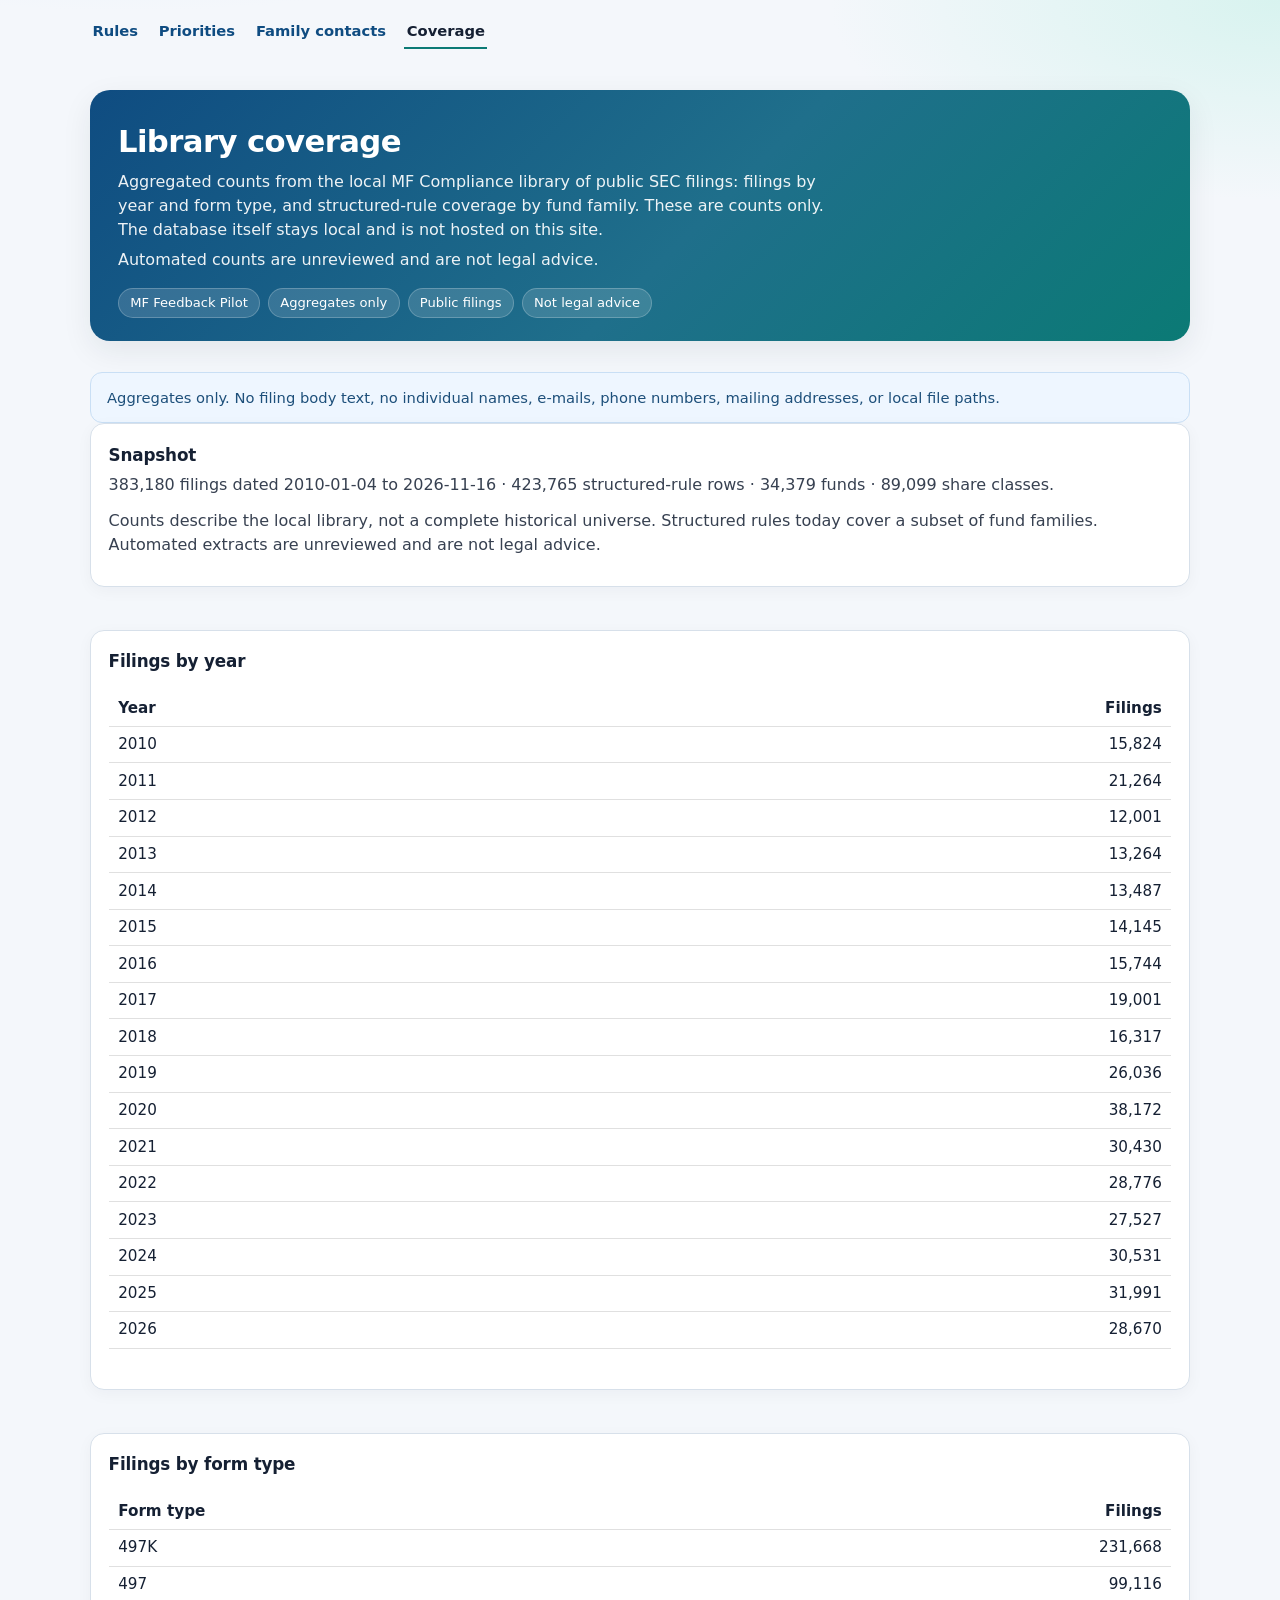
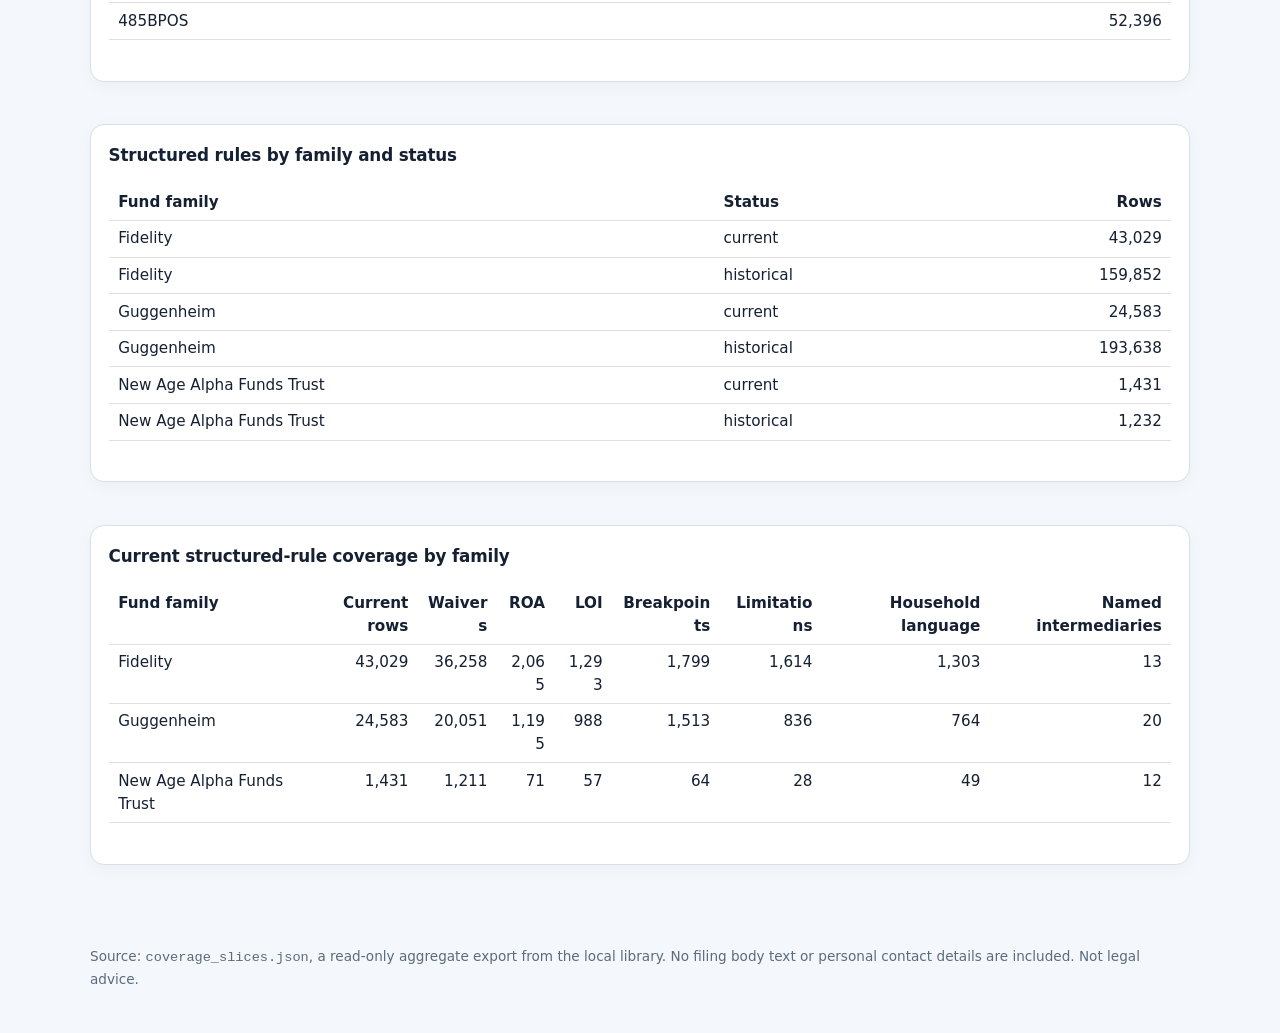
==== coverage.html @ 85fc3905 "Feed sanitized local-DB slices to the Vercel pilot and stub GitHub Pages CEO decision (2026-11-17 9:" ====
<!DOCTYPE html>
<html lang="en" data-asset-version="20261117-slices">
<head>
  <meta charset="utf-8">
  <meta name="viewport" content="width=device-width, initial-scale=1">
  <meta name="description" content="Aggregated public-filing counts for the local MF Compliance library, by year, form type, and fund family. MF Feedback Pilot; not legal advice.">
  <title>Library coverage — MF Feedback Pilot</title>
  <link rel="stylesheet" href="pilot.css?v=20261117-slices">
  <link rel="stylesheet" href="coverage.css?v=20261117-slices">
</head>
<body>
  <a class="sr-only" href="#coverage">Skip to coverage</a>
  <nav class="site-nav" aria-label="Pilot pages">
    <a href="index.html">Rules</a>
    <a href="priorities.html">Priorities</a>
    <a href="family-contacts.html">Family contacts</a>
    <a href="coverage.html" aria-current="page">Coverage</a>
  </nav>
  <main class="wrap">
    <header class="hero">
      <div class="hero-card">
        <h1>Library coverage</h1>
        <p>
          Aggregated counts from the local MF Compliance library of public SEC
          filings: filings by year and form type, and structured-rule coverage
          by fund family. These are counts only. The database itself stays local
          and is not hosted on this site.
        </p>
        <p>Automated counts are unreviewed and are not legal advice.</p>
        <div class="badge-row" aria-hidden="true">
          <span class="badge">MF Feedback Pilot</span>
          <span class="badge">Aggregates only</span>
          <span class="badge">Public filings</span>
          <span class="badge">Not legal advice</span>
        </div>
      </div>
    </header>

    <p id="status" class="notice info" role="status">Loading coverage slices…</p>
    <section id="coverage" class="results" aria-live="polite" aria-label="Library coverage tables"></section>

    <footer class="footer">
      <p>
        Source: <code>coverage_slices.json</code>, a read-only aggregate export
        from the local library. No filing body text or personal contact details
        are included. Not legal advice.
      </p>
    </footer>
  </main>
  <script src="coverage.js?v=20261117-slices" defer></script>
</body>
</html>
---- pilot.css ----
:root {
  --bg: #f4f7fb;
  --surface: #ffffff;
  --ink: #152033;
  --muted: #5b6b7c;
  --line: #d7e0ea;
  --brand: #0f4c81;
  --brand-2: #1f6f8b;
  --accent: #0b7a75;
  --warn-bg: #fff7e8;
  --warn-ink: #7a4d00;
  --danger-bg: #fdecec;
  --chip: #e8eef5;
  --chip-on: #0f4c81;
  --shadow: 0 10px 30px rgba(21, 32, 51, 0.08);
  --radius: 14px;
  --max: 1100px;
  --mono: ui-monospace, SFMono-Regular, Menlo, Consolas, monospace;
  --sans: "Segoe UI", system-ui, -apple-system, BlinkMacSystemFont, Roboto, Helvetica, Arial, sans-serif;
}
* { box-sizing: border-box; }
html { scroll-behavior: smooth; }
body {
  margin: 0;
  font-family: var(--sans);
  color: var(--ink);
  background:
    radial-gradient(1200px 500px at 10% -10%, #d9ebff 0%, transparent 55%),
    radial-gradient(900px 400px at 100% 0%, #d8f3ef 0%, transparent 50%),
    var(--bg);
  min-height: 100vh;
  line-height: 1.5;
}
a { color: var(--brand); }
a:focus-visible, button:focus-visible, input:focus-visible, select:focus-visible {
  outline: 3px solid #7db7ff;
  outline-offset: 2px;
}
.wrap { width: min(var(--max), calc(100% - 2rem)); margin: 0 auto; }
.hero { padding: 2.4rem 0 1.2rem; }
.hero-card {
  background: linear-gradient(135deg, #0f4c81, #1f6f8b 55%, #0b7a75);
  color: #fff;
  border-radius: 20px;
  padding: 1.75rem 1.75rem 1.4rem;
  box-shadow: var(--shadow);
}
.hero-card h1 {
  margin: 0 0 0.4rem;
  font-size: clamp(1.45rem, 2.4vw, 2rem);
  letter-spacing: -0.02em;
}
.hero-card p { margin: 0.35rem 0; color: rgba(255,255,255,0.92); max-width: 70ch; }
.badge-row { display: flex; flex-wrap: wrap; gap: 0.5rem; margin-top: 1rem; }
.badge {
  display: inline-flex; align-items: center; gap: 0.35rem;
  background: rgba(255,255,255,0.14);
  border: 1px solid rgba(255,255,255,0.22);
  border-radius: 999px; padding: 0.28rem 0.7rem; font-size: 0.82rem;
}
.tabs {
  display: flex; gap: 0.4rem; flex-wrap: wrap; margin: 0.85rem 0 0;
}
.tab {
  background: rgba(255,255,255,0.12);
  color: #fff; border: 1px solid rgba(255,255,255,0.25);
  border-radius: 999px; padding: 0.4rem 0.85rem; cursor: pointer; font-weight: 600;
}
.tab[aria-selected="true"] { background: #fff; color: var(--brand); }
.panel {
  background: var(--surface);
  border: 1px solid var(--line);
  border-radius: var(--radius);
  box-shadow: var(--shadow);
  padding: 1rem;
  margin: 1rem 0;
}
.search-row {
  display: grid;
  grid-template-columns: 1fr auto auto;
  gap: 0.75rem;
  align-items: end;
}
.filters {
  display: grid;
  grid-template-columns: repeat(4, minmax(0, 1fr));
  gap: 0.75rem;
  margin-top: 0.85rem;
}
@media (max-width: 900px) {
  .filters { grid-template-columns: 1fr 1fr; }
}
@media (max-width: 720px) {
  .search-row, .filters { grid-template-columns: 1fr; }
}
label {
  display: block; font-size: 0.85rem; font-weight: 600; color: var(--muted); margin-bottom: 0.35rem;
}
input[type="search"], select {
  width: 100%;
  border: 1px solid var(--line);
  border-radius: 10px;
  padding: 0.75rem 0.9rem;
  font-size: 1rem;
  background: #fbfcfe;
  color: var(--ink);
}
input[type="search"]::placeholder { color: #8a97a8; }
button {
  border: 0; border-radius: 10px; padding: 0.75rem 1rem;
  font-weight: 600; cursor: pointer; font-size: 0.95rem;
}
.btn-primary { background: var(--brand); color: #fff; }
.btn-primary:hover { background: #0c3d68; }
.btn-ghost { background: var(--chip); color: var(--ink); }
.btn-ghost:hover { background: #dce6f1; }
.chip-row {
  display: flex; flex-wrap: wrap; gap: 0.45rem; margin-top: 0.85rem;
}
.chip-btn {
  background: var(--chip); color: #243447; border-radius: 999px;
  padding: 0.35rem 0.7rem; font-size: 0.82rem; font-weight: 600;
  border: 1px solid transparent;
}
.chip-btn[aria-pressed="true"] {
  background: var(--chip-on); color: #fff;
}
.meta-bar {
  display: flex; flex-wrap: wrap; gap: 0.75rem 1.25rem;
  color: var(--muted); font-size: 0.92rem; margin: 0.25rem 0 0.75rem;
}
.meta-bar strong { color: var(--ink); }
.notice {
  border-radius: 12px; padding: 0.85rem 1rem; margin: 0.75rem 0 0; font-size: 0.92rem;
}
.notice.warn { background: var(--warn-bg); color: var(--warn-ink); border: 1px solid #f0d7a3; }
.notice.info { background: #eef6ff; color: #1d4f7a; border: 1px solid #c9dff5; }
.notice.error { background: var(--danger-bg); color: #8a1f1f; border: 1px solid #f0bcbc; }
.results { display: grid; gap: 0.9rem; padding-bottom: 2.5rem; }
.card {
  background: var(--surface);
  border: 1px solid var(--line);
  border-radius: var(--radius);
  padding: 1rem 1.1rem 1.05rem;
  box-shadow: 0 4px 16px rgba(21, 32, 51, 0.04);
}
.card-top { display: flex; flex-wrap: wrap; gap: 0.45rem 0.6rem; align-items: center; margin-bottom: 0.45rem; }
.ticker, .tickers {
  font-family: var(--mono); font-weight: 700; background: #102a43; color: #fff;
  border-radius: 8px; padding: 0.18rem 0.5rem; font-size: 0.82rem;
}
.chip {
  background: var(--chip); color: #243447; border-radius: 999px;
  padding: 0.15rem 0.55rem; font-size: 0.78rem; font-weight: 600;
}
.chip.cat-sales_charge_waiver { background: #e5f1ff; color: #0f4c81; }
.chip.cat-roa { background: #e8f7f1; color: #0b5c45; }
.chip.cat-loi { background: #fff3df; color: #7a4d00; }
.chip.cat-breakpoint_schedule { background: #efe9ff; color: #4b2f8a; }
.chip.cat-waiver_limitation { background: #fdecec; color: #8a1f1f; }
.fund-name, .card-title {
  margin: 0.15rem 0 0.35rem; font-size: 1.05rem; font-weight: 700; letter-spacing: -0.01em;
}
.desc { margin: 0 0 0.55rem; color: #243447; }
.condition {
  margin: 0 0 0.55rem; color: #314356; font-size: 0.95rem;
  white-space: pre-wrap; word-break: break-word;
}
.snippet {
  margin: 0; padding: 0.75rem 0.85rem; background: #f7fafc;
  border-left: 3px solid var(--accent); border-radius: 0 10px 10px 0;
  color: #314356; font-size: 0.92rem; white-space: pre-wrap; word-break: break-word;
}
.tier-wrap { margin: 0.55rem 0 0.7rem; overflow-x: auto; }
.tier-table {
  width: 100%; border-collapse: collapse; font-size: 0.86rem; min-width: 420px;
}
.tier-table th, .tier-table td {
  border: 1px solid var(--line); padding: 0.4rem 0.55rem; text-align: left;
}
.tier-table th { background: #f0f5fa; color: #243447; }
.card-foot {
  display: flex; flex-wrap: wrap; gap: 0.65rem 1rem; align-items: center;
  margin-top: 0.75rem; font-size: 0.86rem; color: var(--muted);
}
.card-foot a { font-weight: 600; text-decoration: none; }
.card-foot a:hover { text-decoration: underline; }
.empty { text-align: center; padding: 2rem 1rem; color: var(--muted); }
.footer { color: var(--muted); font-size: 0.85rem; padding: 0 0 2rem; }
.sr-only {
  position: absolute; width: 1px; height: 1px; padding: 0; margin: -1px;
  overflow: hidden; clip: rect(0,0,0,0); white-space: nowrap; border: 0;
}
.mark { background: #ffe9a8; color: inherit; border-radius: 3px; padding: 0 0.1em; }

/* Current vs historical */
.status-row { display: flex; flex-wrap: wrap; align-items: center; gap: 0.4rem 0.7rem; margin: -0.1rem 0 0.6rem; }
.status-badge {
  display: inline-flex; align-items: center; gap: 0.4rem;
  padding: 0.32rem 0.8rem; border-radius: 999px;
  font-size: 0.85rem; font-weight: 800; letter-spacing: 0.06em; text-transform: uppercase;
  color: #fff; line-height: 1.2; box-shadow: 0 1px 2px rgba(0,0,0,0.15);
}
.status-badge--current { background: #1f8a4c; }
.status-badge--historical { background: #b3261e; }
.status-icon { font-size: 1rem; line-height: 1; }
.status-since { font-size: 0.85rem; color: var(--muted); font-weight: 600; }
.chip.stale { background: #fff3df; color: #7a4d00; }
.card.is-current { border-left: 6px solid #1f8a4c; }
.card.is-historical { border-left: 6px solid #b3261e; background: #fdf4f3; }
.chain { margin: 0.6rem 0 0; padding: 0.6rem 0.75rem; background: #f7f9fc; border: 1px solid var(--line); border-radius: 10px; font-size: 0.9rem; }
.chain p { margin: 0.2rem 0; }
.chain .chain-key { font-weight: 600; color: var(--ink); }
.chain details { margin-top: 0.35rem; }
.chain summary { cursor: pointer; color: var(--brand); font-weight: 600; }
.chain summary:focus-visible, .chain a:focus-visible { outline: 2px solid var(--brand); outline-offset: 2px; }
.timeline { list-style: none; margin: 0.4rem 0 0; padding: 0; }
.timeline li { padding: 0.15rem 0 0.15rem 0.9rem; position: relative; }
.timeline li::before { content: ""; position: absolute; left: 0; top: 0.55rem; width: 8px; height: 8px; border-radius: 50%; background: #b3261e; }
.timeline li.v-current::before { background: #1f8a4c; }
.timeline li.this-version { font-weight: 700; }
.timeline li.this-version::before { box-shadow: 0 0 0 2px #fff, 0 0 0 3.5px #102a43; }
@media (max-width: 720px) {
  .status-badge { font-size: 0.9rem; }
  .status-row { flex-direction: row; }
}
/* Narrow screens: keep cards inside the viewport */
.results, .card { min-width: 0; max-width: 100%; }
.card { overflow-wrap: anywhere; word-break: break-word; }
.tier-wrap { overflow-x: auto; max-width: 100%; }
.card-top .chip { max-width: 100%; }

/* Site nav (shared with the local Priorities page) */
.site-nav {
  display: flex; flex-wrap: wrap; gap: 0.4rem 1rem;
  align-items: center;
  width: min(var(--max), calc(100% - 2rem));
  margin: 0.85rem auto 0;
  padding: 0.15rem 0;
  font-size: 0.92rem; font-weight: 650;
}
.site-nav a {
  color: var(--brand); text-decoration: none;
  padding: 0.28rem 0.15rem;
  border-bottom: 2px solid transparent;
}
.site-nav a:hover { border-bottom-color: #9cc0e4; }
.site-nav a[aria-current="page"] {
  color: var(--ink);
  border-bottom-color: var(--accent);
}

a.chip {
  text-decoration: none;
  color: inherit;
}
a.chip:hover { text-decoration: underline; color: var(--brand); }


/* Issue filter (unified rule browser) */
.issue-filter { margin-top: 0.9rem; }
.issue-pills {
  display: flex;
  flex-wrap: wrap;
  gap: 0.4rem;
  margin: 0.15rem 0 0.35rem;
}
.issue-pill {
  background: var(--chip);
  color: var(--ink);
  border: 1px solid var(--line);
  border-radius: 999px;
  padding: 0.32rem 0.7rem;
  font-weight: 650;
  font-size: 0.82rem;
  text-align: left;
  cursor: pointer;
  line-height: 1.25;
}
.issue-pill[aria-selected="true"] {
  background: var(--brand);
  color: #fff;
  border-color: var(--brand);
}
.issue-pill .tier {
  display: inline-block;
  margin-right: 0.3rem;
  font-size: 0.7rem;
  letter-spacing: 0.04em;
  font-weight: 800;
  opacity: 0.9;
}
.issue-select-fallback { display: none; }
.issue-context { margin: 0.35rem 0 0.15rem; }
.issue-blurb { margin: 0.2rem 0 0.35rem; color: #243447; max-width: 80ch; font-size: 0.95rem; }
.issue-sources { margin: 0; font-size: 0.9rem; }
.issue-sources a { font-weight: 650; margin-right: 0.85rem; }
.ids {
  display: flex;
  flex-wrap: wrap;
  gap: 0.35rem 0.85rem;
  margin: 0.2rem 0 0.45rem;
  font-size: 0.82rem;
  font-family: var(--mono);
}
.ids dt {
  color: var(--muted);
  font-weight: 700;
  font-family: var(--sans);
  font-size: 0.72rem;
  text-transform: uppercase;
  letter-spacing: 0.04em;
}
.ids dd { margin: 0; }
.ids a { text-decoration: none; font-weight: 650; }
.ids a:hover { text-decoration: underline; }
.more-ids { color: var(--muted); font-family: var(--sans); font-weight: 600; }
.issue-source-line { font-size: 0.85rem; color: var(--muted); margin: 0.35rem 0 0; }
.gap-card {
  background: var(--danger-bg);
  border: 1px solid #f0bcbc;
  border-left: 6px solid #b3261e;
  color: #8a1f1f;
}
.gap-card h2 { color: #8a1f1f; }
.gap-badge {
  display: inline-block;
  background: #b3261e;
  color: #fff;
  font-weight: 800;
  letter-spacing: 0.05em;
  text-transform: uppercase;
  font-size: 0.78rem;
  border-radius: 999px;
  padding: 0.25rem 0.7rem;
  margin-bottom: 0.35rem;
}
.coverage-summary { margin: 0 0 0.15rem; }
@media (max-width: 800px) {
  .issue-pills { display: none; }
  .issue-select-fallback { display: block; }
  .ids { flex-direction: column; gap: 0.15rem; }
}

.sample-note {
  margin: 0.65rem 0 0;
  color: var(--muted);
  font-size: 0.88rem;
}
.sample-note summary {
  cursor: pointer;
  font-weight: 650;
  color: var(--brand);
}
.sample-note p { margin: 0.4rem 0 0; }
---- coverage.css ----
.coverage-table-wrap { overflow-x: auto; margin: 1rem 0 1.5rem; }
.coverage-table { width: 100%; border-collapse: collapse; font-size: 0.95rem; }
.coverage-table th, .coverage-table td { text-align: left; padding: 0.4rem 0.6rem; border-bottom: 1px solid rgba(0,0,0,0.12); vertical-align: top; }
.coverage-table th { font-weight: 600; }
.coverage-table td.num, .coverage-table th.num { text-align: right; font-variant-numeric: tabular-nums; }
.coverage-card { margin-bottom: 1.75rem; }
.coverage-meta { margin: 0 0 0.75rem; color: inherit; opacity: 0.85; }
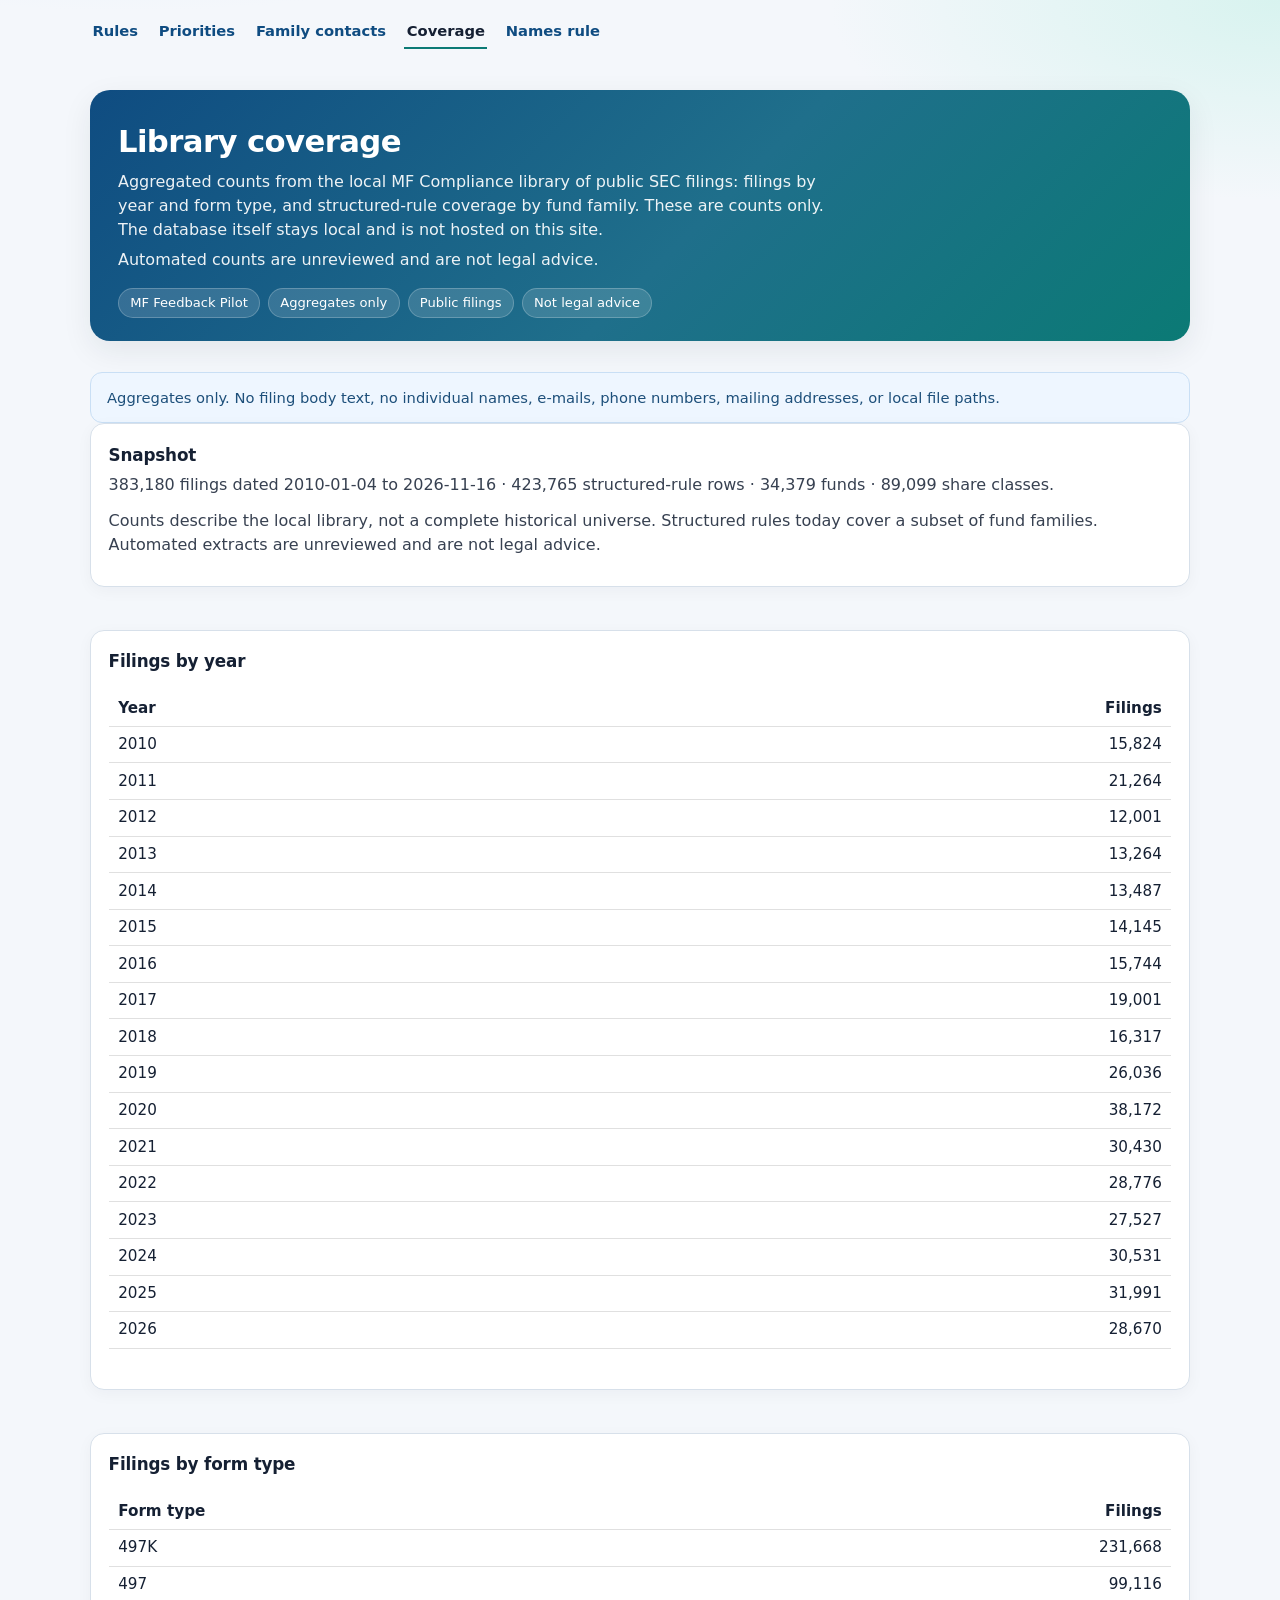
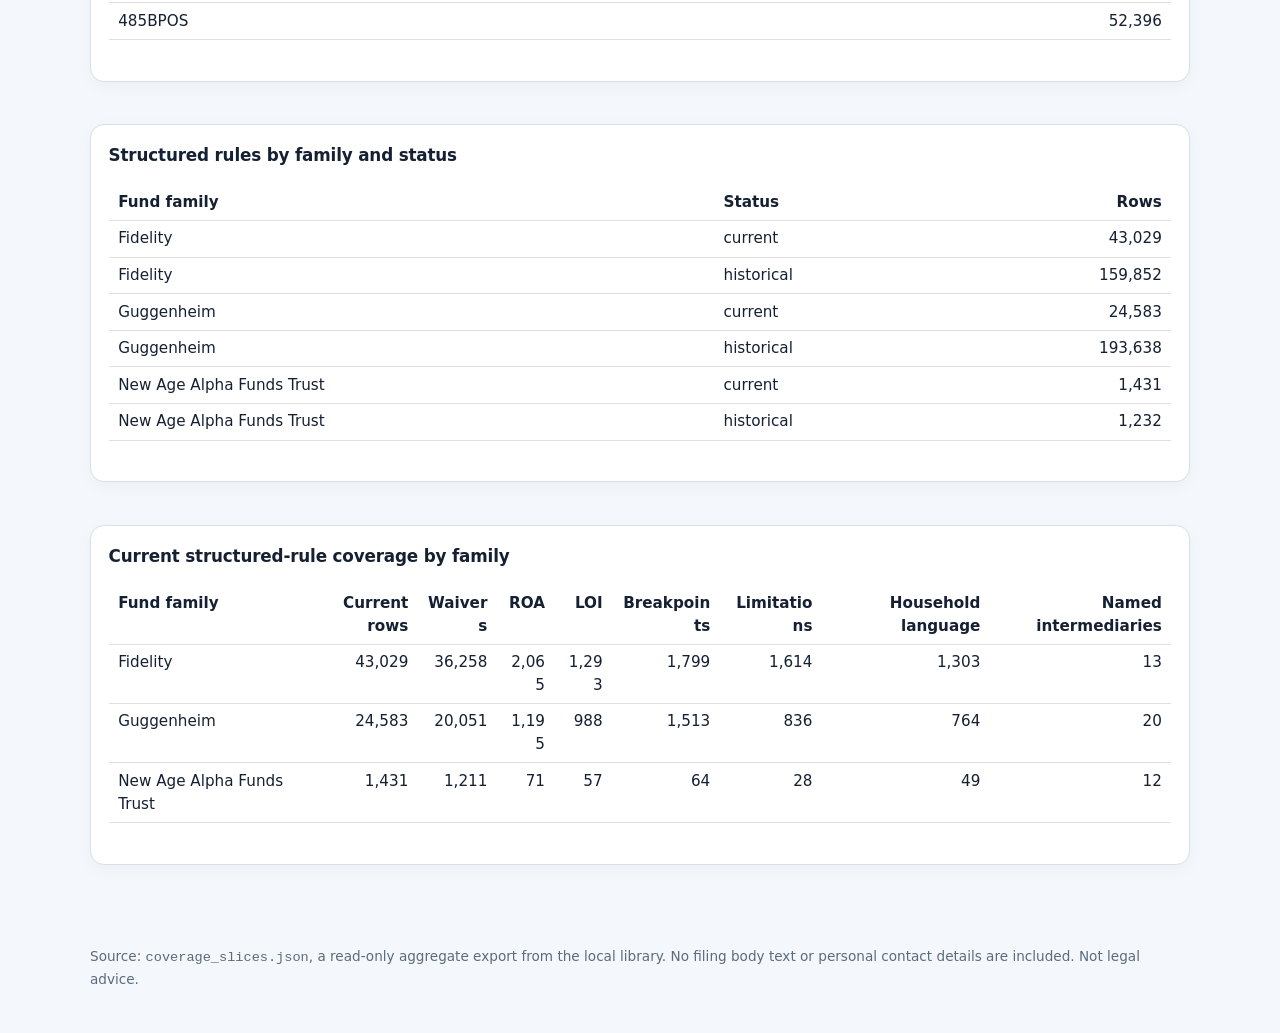
==== commit 63740850: "Add Names Rule 80% policy pilot page Static page and published JSON only: names.html follows the cov" ====
--- a/coverage.html
+++ b/coverage.html
@@ -15,6 +15,7 @@
     <a href="priorities.html">Priorities</a>
     <a href="family-contacts.html">Family contacts</a>
     <a href="coverage.html" aria-current="page">Coverage</a>
+    <a href="names.html">Names rule</a>
   </nav>
   <main class="wrap">
     <header class="hero">
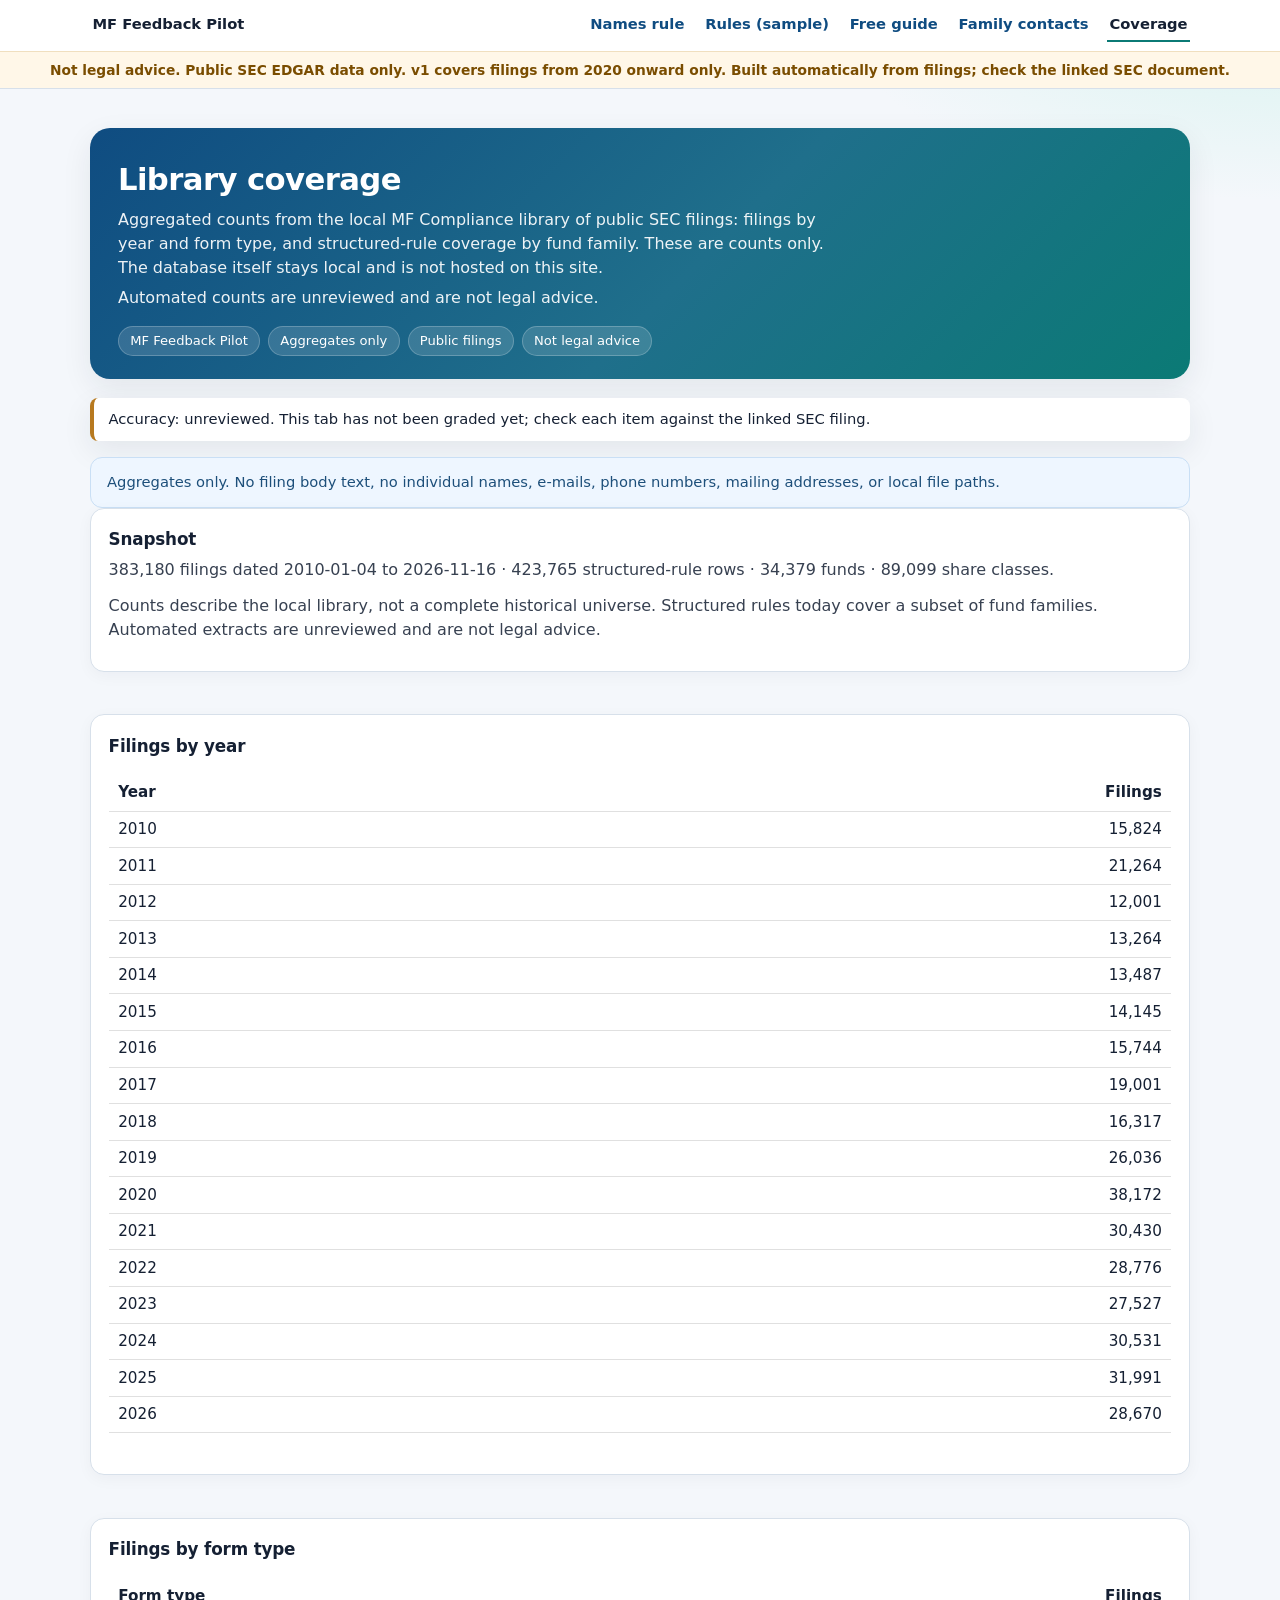
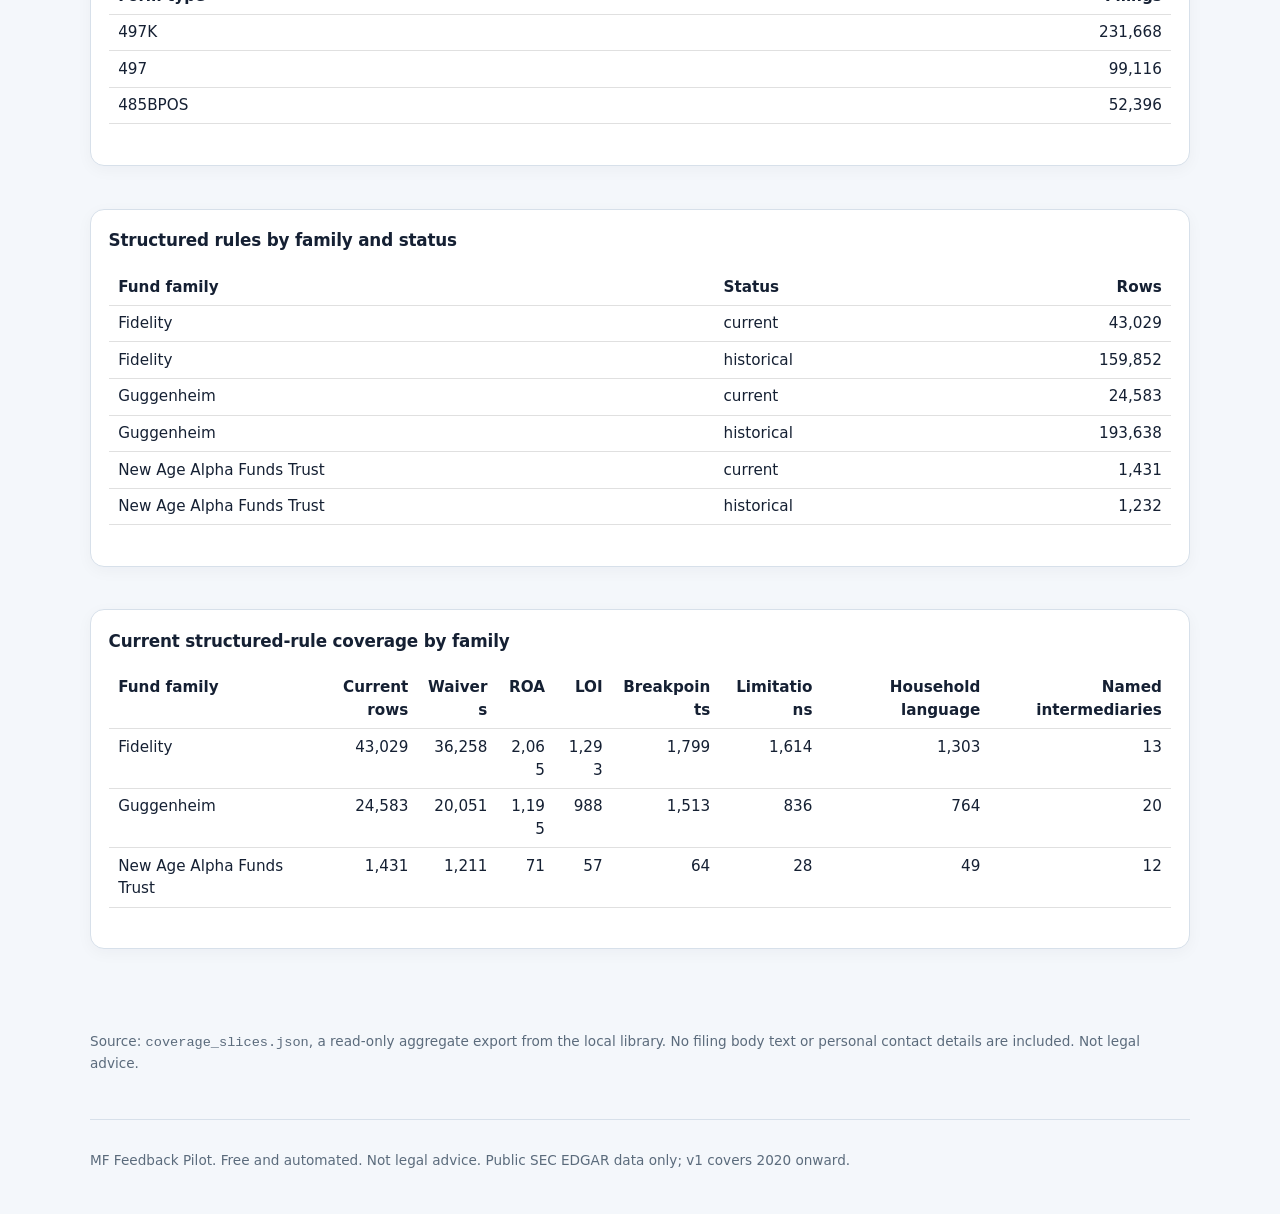
==== commit bae414af: "Launch must-haves: Names front page, shared chrome, banner, accuracy status, Names refresh gates, up" ====
--- a/coverage.html
+++ b/coverage.html
@@ -5,18 +5,25 @@
   <meta name="viewport" content="width=device-width, initial-scale=1">
   <meta name="description" content="Aggregated public-filing counts for the local MF Compliance library, by year, form type, and fund family. MF Feedback Pilot; not legal advice.">
   <title>Library coverage — MF Feedback Pilot</title>
-  <link rel="stylesheet" href="pilot.css?v=20261117-slices">
+  <link rel="stylesheet" href="pilot.css?v=20261125-launch">
   <link rel="stylesheet" href="coverage.css?v=20261117-slices">
+  <link rel="stylesheet" href="site.css?v=20261125-launch">
 </head>
 <body>
   <a class="sr-only" href="#coverage">Skip to coverage</a>
+  <!-- site-chrome:header -->
+<header class="site-header">
   <nav class="site-nav" aria-label="Pilot pages">
-    <a href="index.html">Rules</a>
-    <a href="priorities.html">Priorities</a>
+    <a class="site-brand" href="index.html">MF Feedback Pilot</a>
+    <a href="index.html">Names rule</a>
+    <a href="rules.html">Rules (sample)</a>
+    <a href="priorities.html">Free guide</a>
     <a href="family-contacts.html">Family contacts</a>
     <a href="coverage.html" aria-current="page">Coverage</a>
-    <a href="names.html">Names rule</a>
   </nav>
+  <p class="site-banner" role="note">Not legal advice. Public SEC EDGAR data only. v1 covers filings from 2020 onward only. Built automatically from filings; check the linked SEC document.</p>
+</header>
+<!-- /site-chrome:header -->
   <main class="wrap">
     <header class="hero">
       <div class="hero-card">
@@ -36,6 +43,9 @@
         </div>
       </div>
     </header>
+<!-- site-chrome:accuracy -->
+<p class="accuracy-status" data-accuracy="unreviewed">Accuracy: unreviewed. This tab has not been graded yet; check each item against the linked SEC filing.</p>
+<!-- /site-chrome:accuracy -->
 
     <p id="status" class="notice info" role="status">Loading coverage slices…</p>
     <section id="coverage" class="results" aria-live="polite" aria-label="Library coverage tables"></section>
@@ -48,6 +58,9 @@
       </p>
     </footer>
   </main>
+<!-- site-chrome:footer -->
+<footer class="site-footer"><p>MF Feedback Pilot. Free and automated. Not legal advice. Public SEC EDGAR data only; v1 covers 2020 onward.</p></footer>
+<!-- /site-chrome:footer -->
   <script src="coverage.js?v=20261117-slices" defer></script>
 </body>
 </html>
--- a/site.css
+++ b/site.css
@@ -0,0 +1,68 @@
+/* Shared chrome for every pilot tab (header, banner, accuracy, footer). */
+.site-header {
+  background: var(--surface, #fff);
+  border-bottom: 1px solid var(--line, #d7e0ea);
+}
+.site-header .site-nav { margin-top: 0; padding: 0.55rem 0; }
+.site-brand {
+  color: var(--ink, #152033) !important;
+  font-weight: 800;
+  margin-right: auto;
+}
+.site-banner {
+  margin: 0;
+  padding: 0.5rem 1rem;
+  background: var(--warn-bg, #fff7e8);
+  color: var(--warn-ink, #7a4d00);
+  border-top: 1px solid #f0dfbf;
+  font-size: 0.86rem;
+  font-weight: 600;
+  text-align: center;
+}
+.pilot-disclaimer {
+  display: inline-block;
+  margin: 0 0 0.4rem !important;
+  padding: 0.15rem 0.6rem;
+  border-radius: 999px;
+  background: rgba(255, 255, 255, 0.18);
+  font-size: 0.78rem;
+  font-weight: 700;
+  letter-spacing: 0.03em;
+  text-transform: uppercase;
+}
+.accuracy-status {
+  margin: 0 0 1rem;
+  padding: 0.65rem 0.9rem;
+  border-left: 4px solid var(--muted, #5b6b7c);
+  border-radius: 8px;
+  background: var(--surface, #fff);
+  box-shadow: var(--shadow);
+  font-size: 0.92rem;
+  overflow-wrap: anywhere;
+}
+.accuracy-status[data-accuracy="graded"] { border-left-color: var(--accent, #0b7a75); }
+.accuracy-status[data-accuracy="unreviewed"] { border-left-color: #b7791f; }
+.explainer {
+  margin: 0 0 1.2rem;
+  padding: 1rem 1.2rem;
+  background: var(--surface, #fff);
+  border: 1px solid var(--line, #d7e0ea);
+  border-radius: var(--radius, 14px);
+}
+.explainer h2 { margin: 0 0 0.4rem; font-size: 1.15rem; }
+.explainer p { margin: 0.4rem 0; max-width: 75ch; }
+.site-footer {
+  width: min(var(--max, 1100px), calc(100% - 2rem));
+  margin: 0 auto;
+  padding: 1rem 0 2rem;
+  border-top: 1px solid var(--line, #d7e0ea);
+  color: var(--muted, #5b6b7c);
+  font-size: 0.85rem;
+}
+@media (max-width: 600px) {
+  .site-brand { width: 100%; }
+  .site-banner { text-align: left; }
+}
+
+/* Wide tables scroll inside their card on narrow screens. */
+table.matrix { display: block; max-width: 100%; overflow-x: auto; }
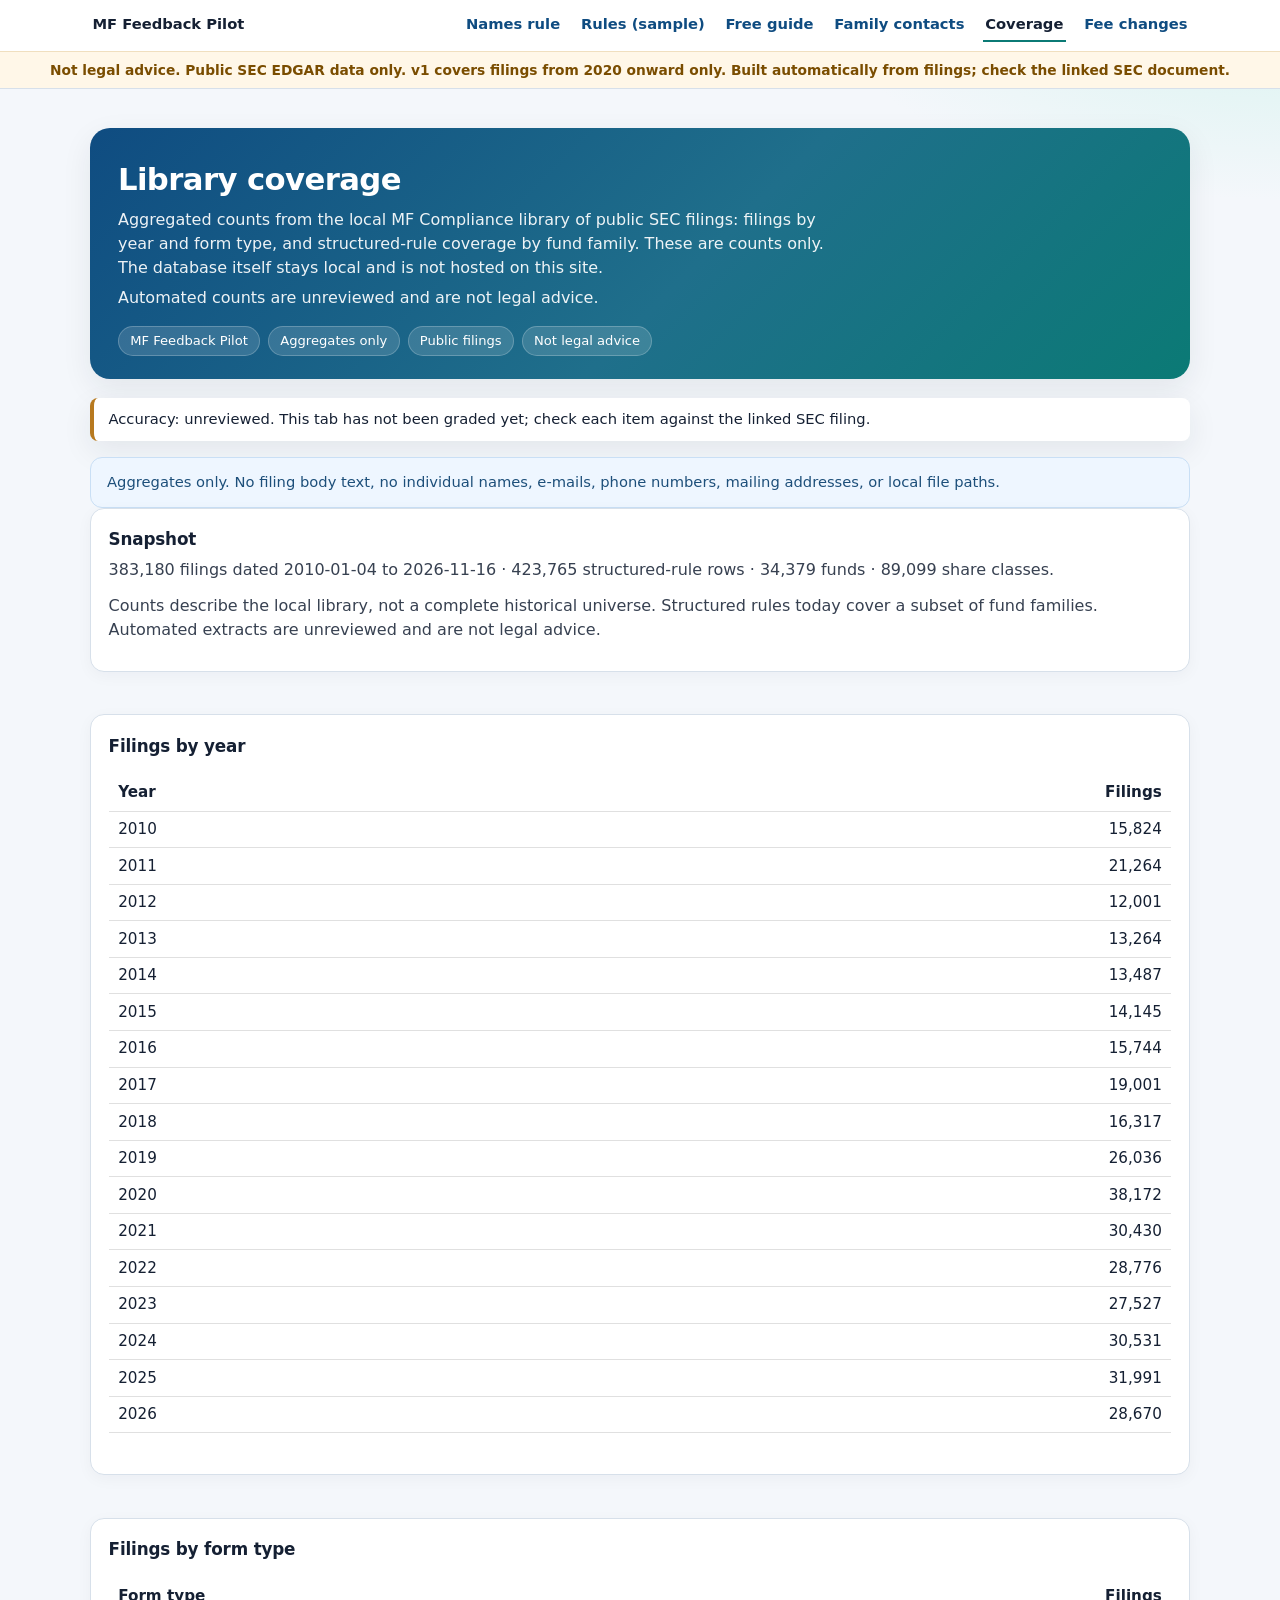
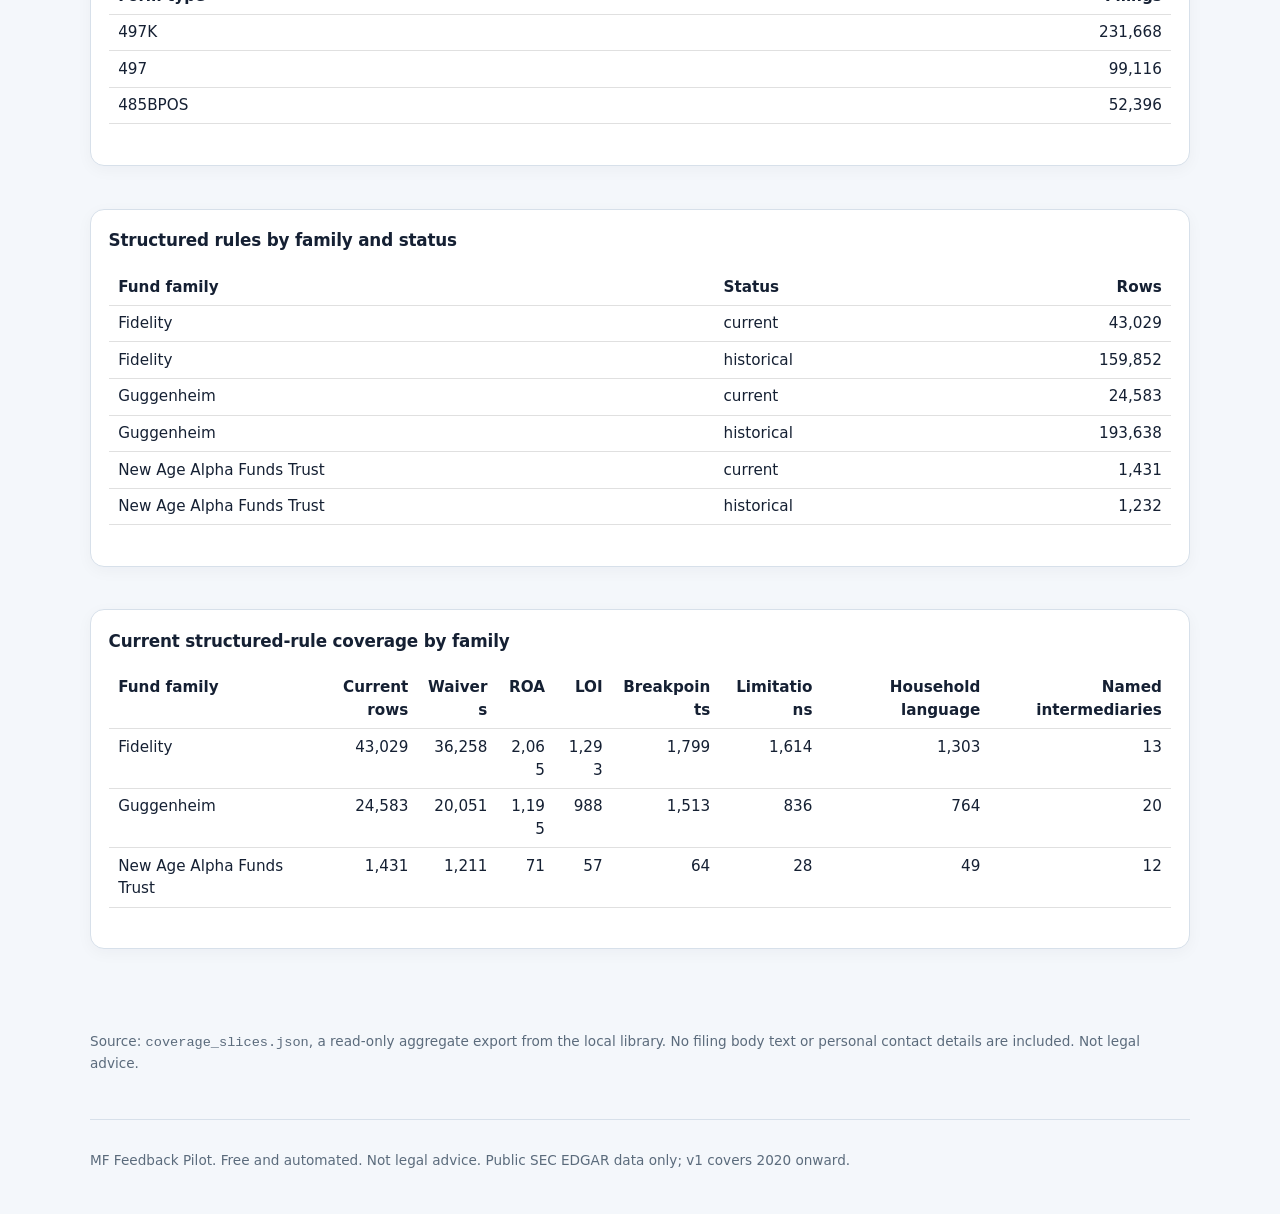
==== commit 01a98b58: "Add Fee Changes supervised-pilot tab (58 confirmed rows, 9 funds) with shape and PII gates" ====
--- a/coverage.html
+++ b/coverage.html
@@ -7,7 +7,7 @@
   <title>Library coverage — MF Feedback Pilot</title>
   <link rel="stylesheet" href="pilot.css?v=20261125-launch">
   <link rel="stylesheet" href="coverage.css?v=20261117-slices">
-  <link rel="stylesheet" href="site.css?v=20261125-launch">
+  <link rel="stylesheet" href="site.css?v=20261125-fees">
 </head>
 <body>
   <a class="sr-only" href="#coverage">Skip to coverage</a>
@@ -20,6 +20,7 @@
     <a href="priorities.html">Free guide</a>
     <a href="family-contacts.html">Family contacts</a>
     <a href="coverage.html" aria-current="page">Coverage</a>
+    <a href="fees.html">Fee changes</a>
   </nav>
   <p class="site-banner" role="note">Not legal advice. Public SEC EDGAR data only. v1 covers filings from 2020 onward only. Built automatically from filings; check the linked SEC document.</p>
 </header>
--- a/site.css
+++ b/site.css
@@ -66,3 +66,4 @@
 
 /* Wide tables scroll inside their card on narrow screens. */
 table.matrix { display: block; max-width: 100%; overflow-x: auto; }
+.accuracy-status[data-accuracy="supervised"] { border-left-color: var(--brand, #0f4c81); }
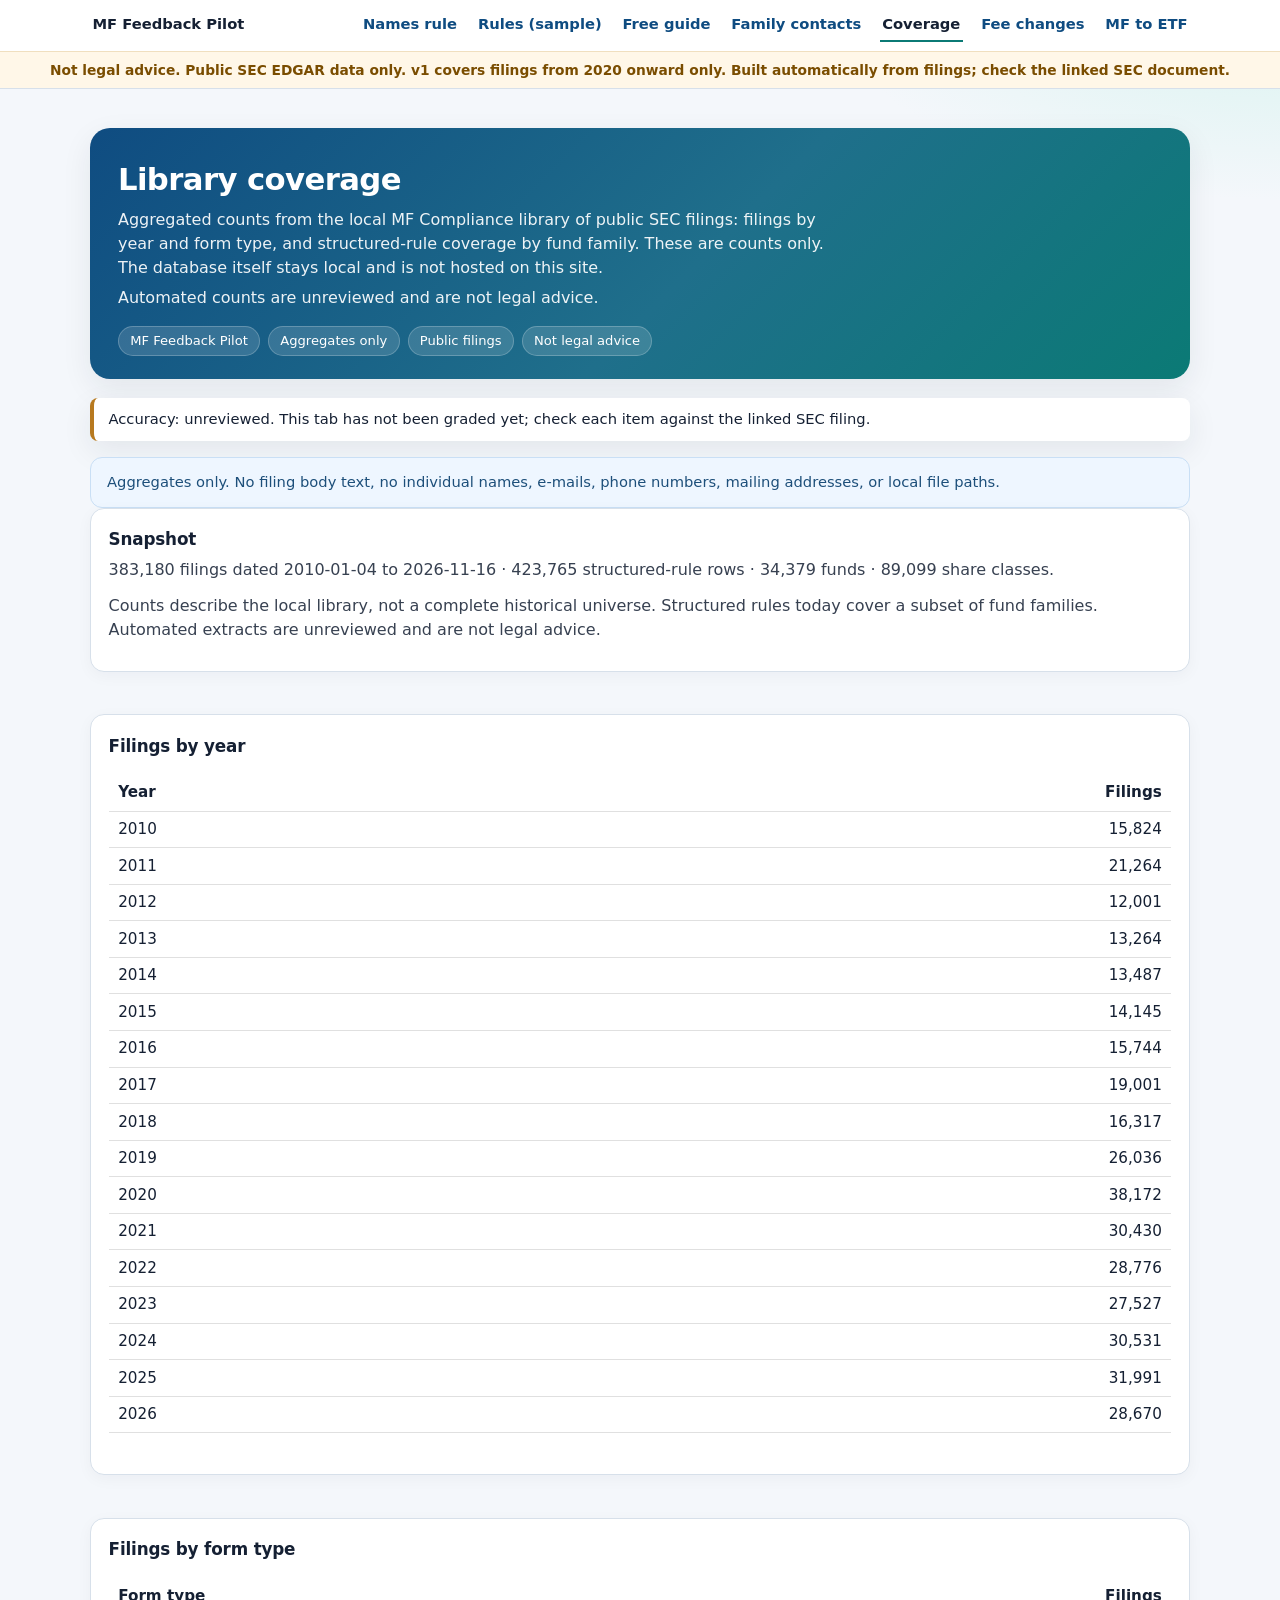
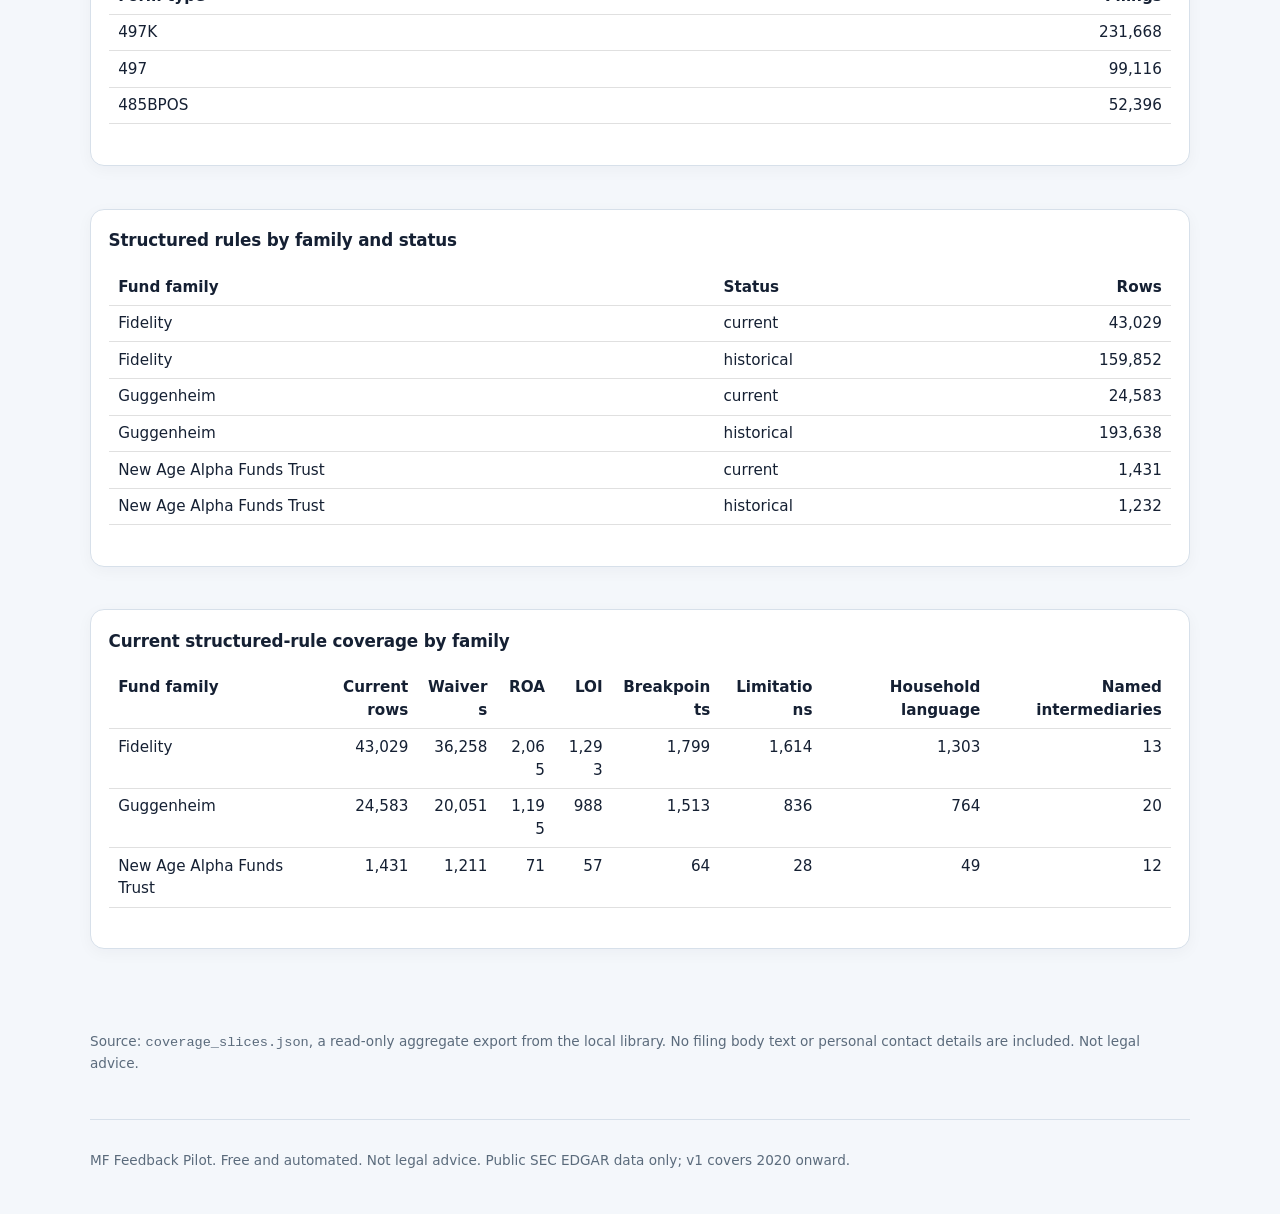
==== commit a7f920bf: "Add MF-to-ETF supervised-pilot tab: same-portfolio lineage only, fees pending blind check, verified " ====
--- a/coverage.html
+++ b/coverage.html
@@ -21,6 +21,7 @@
     <a href="family-contacts.html">Family contacts</a>
     <a href="coverage.html" aria-current="page">Coverage</a>
     <a href="fees.html">Fee changes</a>
+    <a href="etf.html">MF to ETF</a>
   </nav>
   <p class="site-banner" role="note">Not legal advice. Public SEC EDGAR data only. v1 covers filings from 2020 onward only. Built automatically from filings; check the linked SEC document.</p>
 </header>
@@ -61,6 +62,7 @@
   </main>
 <!-- site-chrome:footer -->
 <footer class="site-footer"><p>MF Feedback Pilot. Free and automated. Not legal advice. Public SEC EDGAR data only; v1 covers 2020 onward.</p></footer>
+<script src="site.js?v=20261125-links" defer></script>
 <!-- /site-chrome:footer -->
   <script src="coverage.js?v=20261117-slices" defer></script>
 </body>
